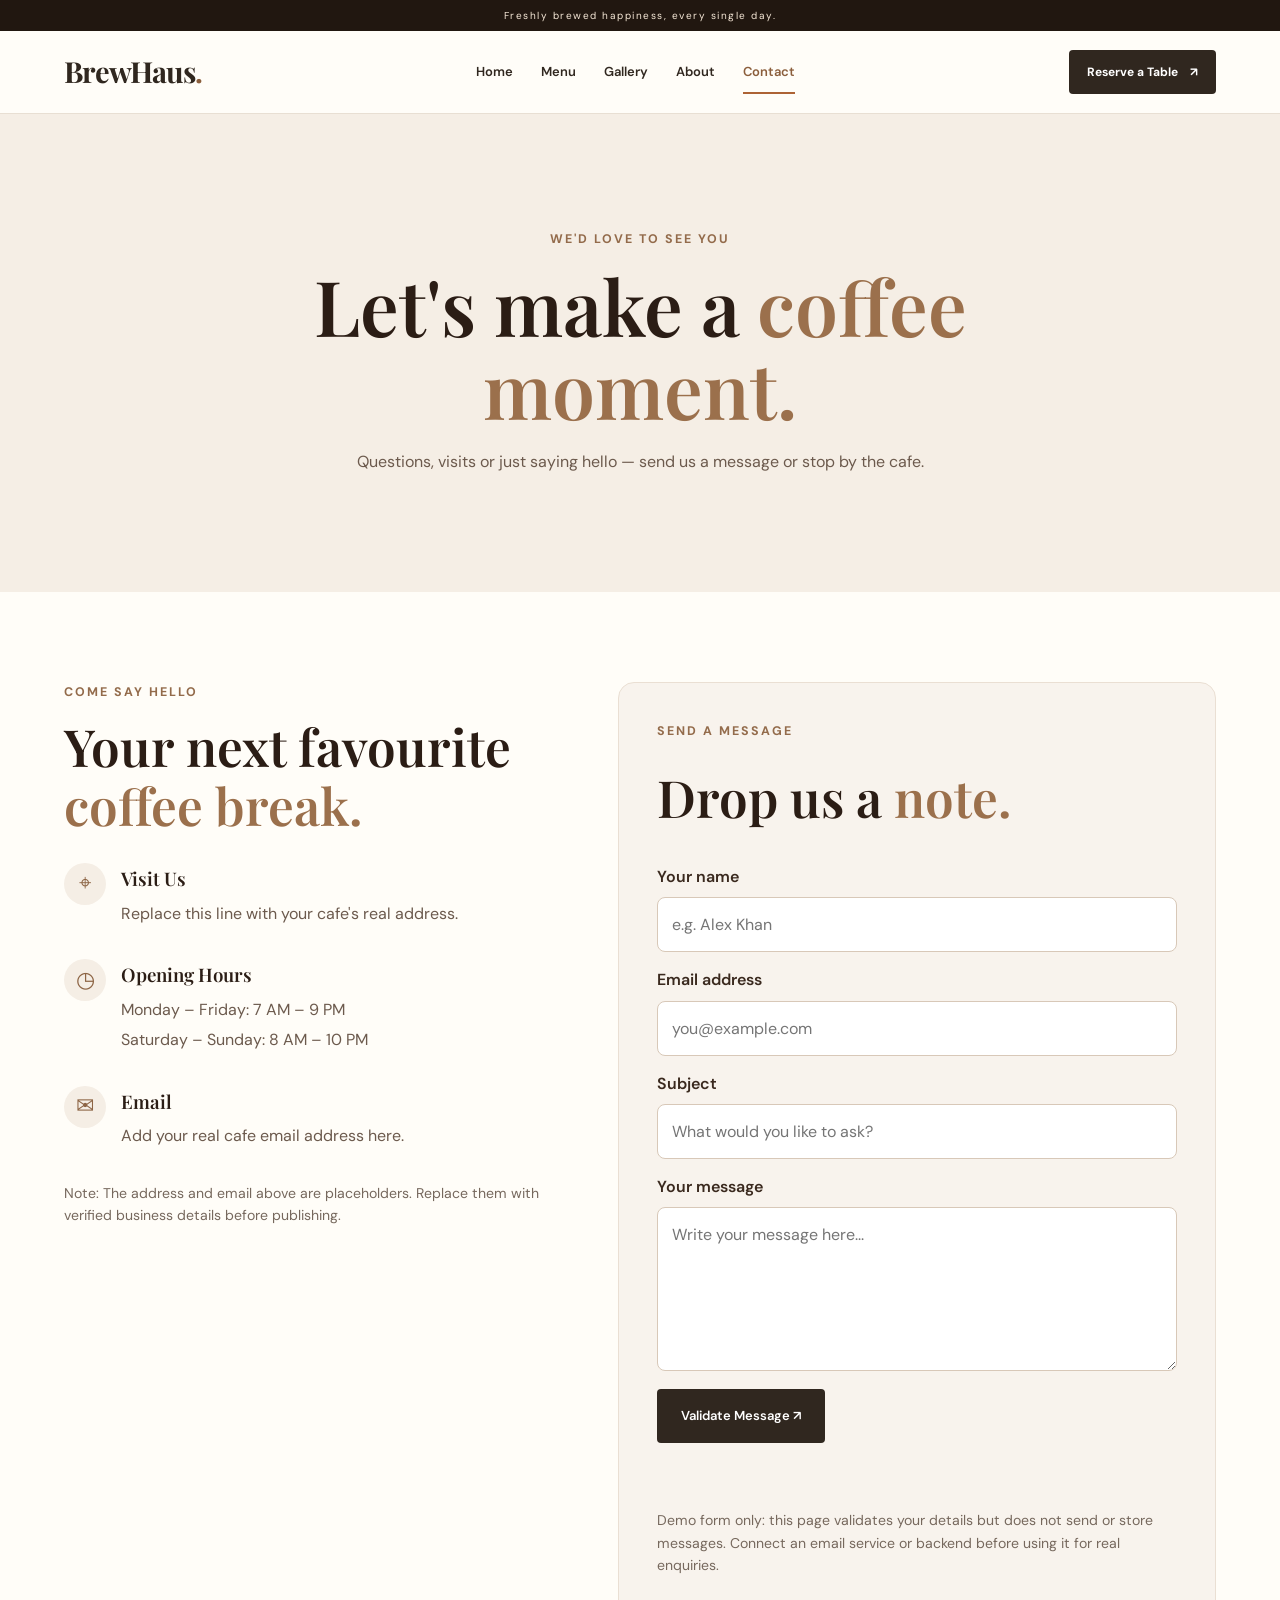
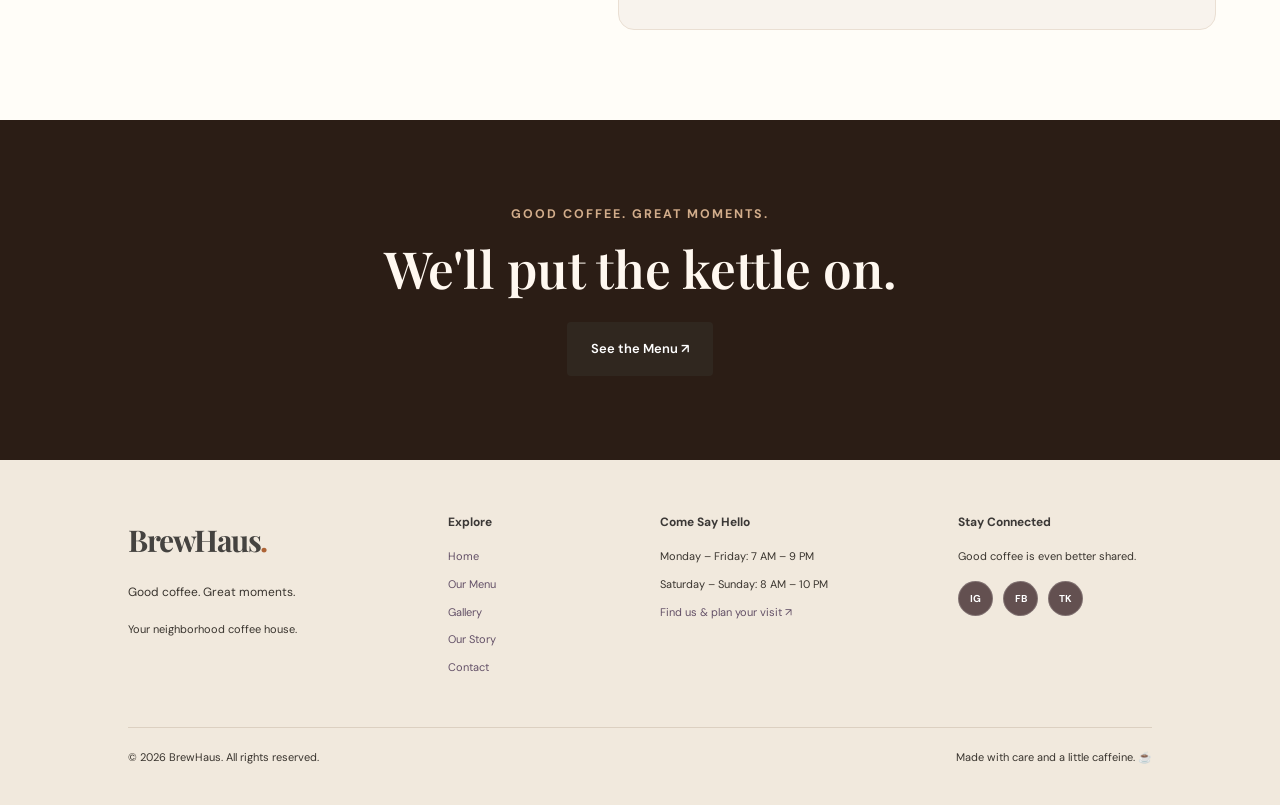
==== contact.html @ 0ee6ffa9 "Add files via upload" ====
<!DOCTYPE html>
<html lang="en">
<head>
  <meta charset="UTF-8">
  <meta name="viewport" content="width=device-width, initial-scale=1.0">
  <meta name="description" content="Contact BrewHaus Cafe, check opening hours and plan your visit.">
  <meta name="theme-color" content="#211710">
  <title>Contact & Visit | BrewHaus</title>
  <link rel="preconnect" href="https://fonts.googleapis.com">
  <link rel="preconnect" href="https://fonts.gstatic.com" crossorigin>
  <link href="https://fonts.googleapis.com/css2?family=DM+Sans:wght@400;500;600;700&family=Playfair+Display:wght@500;600;700&display=swap" rel="stylesheet">
  <link rel="stylesheet" href="css/style.css">
  <link rel="stylesheet" href="css/pages.css">
</head>
<body>
  <!-- Announcement bar -->
    <div class="announcement">
        <p>Freshly brewed happiness, every single day.</p>
    </div>

    <!-- Navigation -->
    <header class="site-header">
        <nav class="navbar container" aria-label="Main navigation">

            <a href="index.html" class="logo">
                BrewHaus<span>.</span>
            </a>

            <ul class="nav-links">
                <li><a href="index.html">Home</a></li>
                <li><a href="menu.html">Menu</a></li>
                <li><a href="gallery.html">Gallery</a></li>
                <li><a href="about.html">About</a></li>
                <li><a class="active" href="contact.html">Contact</a></li>
            </ul>

            <a href="contact.html" class="nav-cta">
                Reserve a Table <span aria-hidden="true">↗</span>
            </a>
        </nav>
    </header>

  <main>
    <section class="page-hero">
      <p class="eyebrow">WE'D LOVE TO SEE YOU</p>
      <h1>Let's make a <span>coffee moment.</span></h1>
      <p>Questions, visits or just saying hello — send us a message or stop by the cafe.</p>
    </section>
    <section class="page-section contact-layout">
      <div class="contact-details">
        <p class="eyebrow">COME SAY HELLO</p><h2>Your next favourite <span>coffee break.</span></h2>
        <div class="contact-detail"><span>⌖</span><div><h3>Visit Us</h3><p>Replace this line with your cafe's real address.</p></div></div>
        <div class="contact-detail"><span>◷</span><div><h3>Opening Hours</h3><p>Monday – Friday: 7 AM – 9 PM</p><p>Saturday – Sunday: 8 AM – 10 PM</p></div></div>
        <div class="contact-detail"><span>✉</span><div><h3>Email</h3><p>Add your real cafe email address here.</p></div></div>
        <p class="contact-note">Note: The address and email above are placeholders. Replace them with verified business details before publishing.</p>
      </div>
      <form id="contact-form" class="contact-form" novalidate>
        <p class="eyebrow">SEND A MESSAGE</p><h2>Drop us a <span>note.</span></h2>
        <label for="contact-name">Your name</label>
        <input id="contact-name" name="name" type="text" placeholder="e.g. Alex Khan" autocomplete="name" required minlength="2">
        <label for="contact-email">Email address</label>
        <input id="contact-email" name="email" type="email" placeholder="you@example.com" autocomplete="email" required>
        <label for="contact-subject">Subject</label>
        <input id="contact-subject" name="subject" type="text" placeholder="What would you like to ask?" required>
        <label for="contact-message">Your message</label>
        <textarea id="contact-message" name="message" rows="5" placeholder="Write your message here..." required minlength="10"></textarea>
        <button class="btn btn-primary" type="submit">Validate Message ↗</button>
        <p id="form-message" class="form-message" role="status" aria-live="polite"></p>
        <p class="contact-note">Demo form only: this page validates your details but does not send or store messages. Connect an email service or backend before using it for real enquiries.</p>
      </form>
    </section>
    <section class="page-cta"><p class="eyebrow">GOOD COFFEE. GREAT MOMENTS.</p><h2>We'll put the kettle on.</h2><a class="btn btn-primary" href="menu.html">See the Menu ↗</a></section>
  </main>
  <!-- Footer -->
    <footer class="site-footer">
        <div class="container footer-grid">

            <div class="footer-brand">
                <a href="index.html" class="footer-logo">BrewHaus<span>.</span></a>
                <p>Good coffee. Great moments.</p>
                <p class="footer-small">
                    Your neighborhood coffee house.
                </p>
            </div>

            <div class="footer-column">
                <h2>Explore</h2>
                <a href="index.html">Home</a>
                <a href="menu.html">Our Menu</a>
                <a href="gallery.html">Gallery</a>
                <a href="about.html">Our Story</a>
                <a href="contact.html">Contact</a>
            </div>

            <div class="footer-column">
                <h2>Come Say Hello</h2>
                <p>Monday – Friday: 7 AM – 9 PM</p>
                <p>Saturday – Sunday: 8 AM – 10 PM</p>
                <a href="contact.html">Find us & plan your visit ↗</a>
            </div>

            <div class="footer-column">
                <h2>Stay Connected</h2>
                <p>Good coffee is even better shared.</p>
                <div class="social-links">
                    <a href="https://www.instagram.com/" aria-label="Instagram">IG</a>
                    <a href="https://www.facebook.com/" aria-label="Facebook">FB</a>
                    <a href="https://www.tiktok.com/" aria-label="TikTok">TK</a>
                </div>
            </div>

        </div>

        <div class="container footer-bottom">
            <p>&copy; 2026 BrewHaus. All rights reserved.</p>
            <p>Made with care and a little caffeine. ☕</p>
        </div>
    </footer>

  <script src="js/main.js" defer></script>
</body>
</html>
---- css/style.css ----
/* ========================================
   BREWHAUS — DESIGN SYSTEM
======================================== */

:root {
    --dark: #211710;
    --dark-soft: #35251b;
    --cream: #faf6ef;
    --cream-dark: #eee3d4;
    --caramel: #ad6335;
    --caramel-light: #d49a67;
    --white: #ffffff;
    --muted: #74695e;
    --border: #e7ddd0;

    --font-heading: "Playfair Display", Georgia, serif;
    --font-body: "DM Sans", Arial, sans-serif;

    --container: 1200px;
    --page-padding: clamp(20px, 5vw, 76px);
}

/* Reset */

* {
    box-sizing: border-box;
}

html {
    scroll-behavior: smooth;
    scroll-padding-top: 90px;
}

body {
    margin: 0;
    font-family: var(--font-body);
    color: var(--dark);
    background: var(--cream);
    line-height: 1.7;
    -webkit-font-smoothing: antialiased;
}

img {
    display: block;
    width: 100%;
    max-width: 100%;
}

a {
    color: inherit;
}

button,
input,
textarea {
    font: inherit;
}

a:focus-visible,
button:focus-visible,
input:focus-visible,
textarea:focus-visible {
    outline: 3px solid var(--caramel-light);
    outline-offset: 4px;
}

::selection {
    color: var(--white);
    background: var(--caramel);
}

.container {
    width: min(
        calc(100% - var(--page-padding) * 2),
        var(--container)
    );
    margin-inline: auto;
}

.section-padding {
    padding-block: clamp(70px, 9vw, 115px);
}

.eyebrow {
    margin: 0 0 15px;
    color: var(--caramel);
    font-size: 11px;
    font-weight: 700;
    letter-spacing: 3px;
    text-transform: uppercase;
}

h1,
h2,
h3,
p {
    overflow-wrap: break-word;
}

h1,
h2,
h3 {
    font-family: var(--font-heading);
    font-weight: 600;
}

h2 {
    line-height: 1.2;
}

/* Announcement */

.announcement {
    padding: 7px 15px;
    background: var(--dark);
    color: #f7e9d8;
    text-align: center;
}

.announcement p {
    margin: 0;
    font-size: 10px;
    letter-spacing: 1.5px;
}

/* Navigation */

.site-header {
    position: relative;
    z-index: 5;
    background: var(--cream);
    border-bottom: 1px solid #2117100c;
}

.navbar {
    min-height: 82px;
    display: flex;
    align-items: center;
    justify-content: space-between;
    gap: 25px;
}

.logo,
.footer-logo {
    flex-shrink: 0;
    font-family: var(--font-heading);
    font-size: 30px;
    font-weight: 700;
    letter-spacing: -1.5px;
    text-decoration: none;
}

.logo span,
.footer-logo span {
    color: var(--caramel);
}

.nav-links {
    display: flex;
    flex-wrap: wrap;
    align-items: center;
    justify-content: center;
    gap: clamp(14px, 2.5vw, 32px);
    margin: 0;
    padding: 0;
    list-style: none;
}

.nav-links a {
    position: relative;
    display: inline-block;
    padding-block: 8px;
    font-size: 12px;
    font-weight: 600;
    text-decoration: none;
    transition: color 0.25s ease;
}

.nav-links a::after {
    position: absolute;
    right: 0;
    bottom: 0;
    left: 0;
    height: 2px;
    background: var(--caramel);
    content: "";
    transform: scaleX(0);
    transform-origin: left;
    transition: transform 0.25s ease;
}

.nav-links a:hover,
.nav-links a.active {
    color: var(--caramel);
}

.nav-links a:hover::after,
.nav-links a.active::after {
    transform: scaleX(1);
}

.nav-cta {
    display: inline-flex;
    align-items: center;
    justify-content: center;
    gap: 12px;
    padding: 12px 17px;
    border-radius: 4px;
    background: var(--caramel);
    color: var(--white);
    font-size: 11px;
    font-weight: 700;
    text-decoration: none;
    transition: background 0.25s ease, transform 0.25s ease;
}

.nav-cta:hover {
    background: var(--dark);
    transform: translateY(-2px);
}

/* Hero */

.hero {
    position: relative;
    isolation: isolate;
    display: flex;
    align-items: center;
    min-height: clamp(500px, 49vw, 650px);
    overflow: hidden;
    background-color: var(--dark);
    background-image: url("https://images.unsplash.com/photo-1442512595331-e89e73853f31?auto=format&fit=crop&w=2000&q=85");
    background-position: center 53%;
    background-size: cover;
    color: var(--white);
}

.hero-overlay {
    position: absolute;
    z-index: -1;
    inset: 0;
    background:
        linear-gradient(
            90deg,
            rgba(25, 17, 12, 0.94) 0%,
            rgba(25, 17, 12, 0.83) 34%,
            rgba(25, 17, 12, 0.30) 68%,
            rgba(25, 17, 12, 0.12) 100%
        );
}

.hero-content {
    padding-block: 80px;
    animation: hero-enter 0.8s ease both;
}

.hero-eyebrow {
    color: #e9b07b;
}

.hero h1 {
    max-width: 720px;
    margin: 20px 0;
    font-size: clamp(49px, 7vw, 88px);
    line-height: 1.08;
    letter-spacing: -2.8px;
}

.hero h1 span {
    color: #d99a61;
    font-style: italic;
}

.hero-description {
    max-width: 450px;
    margin: 0;
    color: #f0e6dc;
    font-size: clamp(14px, 1.5vw, 17px);
    line-height: 1.9;
}

.hero-actions {
    display: flex;
    flex-wrap: wrap;
    align-items: center;
    gap: 27px;
    margin-top: 32px;
}

.btn {
    display: inline-flex;
    align-items: center;
    justify-content: center;
    gap: 16px;
    padding: 14px 21px;
    border: 1px solid transparent;
    border-radius: 4px;
    font-size: 12px;
    font-weight: 700;
    text-decoration: none;
    transition:
        background 0.25s ease,
        color 0.25s ease,
        transform 0.25s ease,
        border-color 0.25s ease;
}

.btn:hover {
    transform: translateY(-3px);
}

.btn-primary {
    background: var(--caramel);
    color: var(--white);
}

.btn-primary:hover {
    background: #c17b49;
}

.btn-dark {
    margin-top: 16px;
    background: var(--dark);
    color: var(--white);
}

.btn-dark:hover {
    background: var(--caramel);
}

.story-link {
    display: inline-flex;
    align-items: center;
    gap: 12px;
    color: var(--white);
    font-size: 12px;
    font-weight: 600;
    text-decoration: none;
}

.play-icon {
    display: grid;
    width: 39px;
    height: 39px;
    place-items: center;
    border: 1px solid #ffffffa6;
    border-radius: 50%;
    font-size: 10px;
    transition: background 0.25s ease;
}

.story-link:hover .play-icon {
    background: var(--caramel);
}

.hero-note {
    display: flex;
    align-items: center;
    gap: 12px;
    margin-top: 48px;
}

.note-line {
    width: 36px;
    height: 1px;
    background: var(--caramel-light);
}

.hero-note p {
    margin: 0;
    color: #e3d2c2;
    font-size: 11px;
    letter-spacing: 0.5px;
}

.hero-stamp {
    position: absolute;
    right: 5%;
    bottom: 36px;
    display: flex;
    flex-direction: column;
    align-items: center;
    color: #f7e8d8;
    font-family: var(--font-heading);
    font-size: 11px;
    font-style: italic;
    letter-spacing: 2px;
    transform: rotate(-8deg);
}

.hero-stamp span {
    font-size: 32px;
}

/* Benefits strip */

.benefits {
    padding-block: 32px;
    border-bottom: 1px solid var(--border);
    background: #fffdf9;
}

.benefits-grid {
    display: grid;
    grid-template-columns: repeat(4, minmax(0, 1fr));
}

.benefit {
    padding: 12px 22px;
    text-align: center;
}

.benefit + .benefit {
    border-left: 1px solid var(--border);
}

.benefit-icon {
    display: inline-block;
    color: var(--caramel);
    font-size: 30px;
    transition: transform 0.25s ease;
}

.benefit:hover .benefit-icon {
    transform: translateY(-4px);
}

.benefit h2 {
    margin: 8px 0 4px;
    font-size: 17px;
}

.benefit p {
    max-width: 220px;
    margin: 0 auto;
    color: var(--muted);
    font-size: 12px;
    line-height: 1.7;
}

/* Section headings */

.section-heading {
    display: flex;
    align-items: end;
    justify-content: space-between;
    gap: 25px;
    margin-bottom: 37px;
}

.section-heading h2,
.story-content h2,
.testimonials h2 {
    margin: 0;
    font-size: clamp(36px, 4.5vw, 55px);
    letter-spacing: -1.4px;
}

.section-heading h2 span,
.story-content h2 span,
.testimonials h2 span {
    color: var(--caramel);
    font-style: italic;
}

.section-description {
    margin: 10px 0 0;
    color: var(--muted);
    font-size: 14px;
}

.text-link {
    display: inline-flex;
    align-items: center;
    flex-shrink: 0;
    gap: 9px;
    padding-bottom: 6px;
    color: var(--caramel);
    font-size: 12px;
    font-weight: 700;
    text-decoration: none;
}

.text-link:hover {
    color: var(--dark);
}

/* Product cards */

.specialties {
    background:
        radial-gradient(ellipse at top right, #eee0cd 0, transparent 48%),
        var(--cream);
}

.product-grid {
    display: grid;
    grid-template-columns: repeat(4, minmax(0, 1fr));
    gap: 22px;
}

.product-card {
    min-width: 0;
    overflow: hidden;
    border: 1px solid #2117100d;
    border-radius: 7px;
    background: #fffdf9;
    box-shadow: 0 8px 25px #35251b06;
    transition:
        transform 0.3s ease,
        box-shadow 0.3s ease;
}

.product-card:hover {
    transform: translateY(-7px);
    box-shadow: 0 20px 40px #35251b12;
}

.product-image {
    position: relative;
    display: block;
    height: 215px;
    overflow: hidden;
    background: var(--cream-dark);
}

.product-image img {
    height: 100%;
    object-fit: cover;
    transition: transform 0.6s ease;
}

.product-card:hover .product-image img {
    transform: scale(1.07);
}

.product-tag {
    position: absolute;
    top: 13px;
    left: 13px;
    padding: 6px 9px;
    border-radius: 2px;
    background: #faf6efed;
    color: var(--dark);
    font-size: 9px;
    font-weight: 700;
    letter-spacing: 1px;
}

.product-info {
    padding: 18px 17px 20px;
}

.product-title {
    display: flex;
    flex-wrap: wrap;
    align-items: baseline;
    justify-content: space-between;
    gap: 6px;
}

.product-title h3 {
    margin: 0;
    font-size: 17px;
}

.product-title > span {
    color: var(--caramel);
    font-size: 13px;
    font-weight: 700;
}

.product-info > p {
    min-height: 48px;
    margin: 9px 0 15px;
    color: var(--muted);
    font-size: 12px;
    line-height: 1.8;
}

.product-link {
    display: inline-block;
    color: var(--caramel);
    font-size: 11px;
    font-weight: 700;
    text-decoration: none;
}

.product-link:hover {
    text-decoration: underline;
}

/* Our story */

.our-story {
    background: #fffdf9;
}

.story-grid {
    display: grid;
    grid-template-columns: 1.08fr 0.92fr;
    align-items: center;
    gap: clamp(40px, 8vw, 100px);
}

.story-image {
    position: relative;
    min-width: 0;
}

.story-image > img {
    height: 440px;
    border-radius: 5px;
    object-fit: cover;
}

.story-badge {
    position: absolute;
    right: -24px;
    bottom: 25px;
    display: flex;
    flex-direction: column;
    align-items: center;
    gap: 3px;
    min-width: 120px;
    padding: 17px;
    border: 1px solid #d9c2a5;
    background: var(--cream);
    color: var(--dark);
    text-align: center;
    transform: rotate(3deg);
}

.story-badge span {
    font-size: 10px;
    color: var(--muted);
}

.story-badge strong {
    font-family: var(--font-heading);
    font-size: 19px;
}

.story-content > p:not(.eyebrow) {
    color: var(--muted);
    font-size: 14px;
    line-height: 2;
}

.story-content h2 {
    margin-bottom: 22px;
}

/* Testimonials */

.testimonials {
    position: relative;
    overflow: hidden;
    background:
        linear-gradient(#241810ee, #241810f2),
        url("https://images.unsplash.com/photo-1442512595331-e89e73853f31?auto=format&fit=crop&w=1800&q=75")
        center / cover;
    color: var(--white);
    text-align: center;
}

.testimonials .eyebrow {
    color: #dca16c;
}

.testimonials h2 {
    margin-bottom: 44px;
}

.testimonials h2 span {
    color: #dca16c;
}

.testimonial-grid {
    display: grid;
    grid-template-columns: repeat(3, minmax(0, 1fr));
    gap: 22px;
    text-align: left;
}

.testimonial-card {
    padding: 28px;
    border: 1px solid #ffffff25;
    border-radius: 5px;
    background: #ffffff08;
}

.featured-review {
    border-color: #c68b58;
    background: #ffffff12;
}

.stars {
    color: #e9b16e;
    font-size: 14px;
    letter-spacing: 3px;
}

.testimonial-card blockquote {
    margin: 20px 0 26px;
    color: #f3e7dc;
    font-family: var(--font-heading);
    font-size: 17px;
    line-height: 1.8;
}

.customer-name {
    margin: 0;
    font-size: 12px;
    font-weight: 700;
}

.customer-detail {
    margin: 4px 0 0;
    color: #c7b8a9;
    font-size: 11px;
}

.review-note {
    margin: 24px 0 0;
    color: #c7b8a9;
    font-size: 10px;
}

/* Visit call to action */

.visit-cta {
    padding: 75px 20px;
    background:
        radial-gradient(ellipse at 50% 0, #d6b18a45, transparent 60%),
        var(--cream-dark);
    text-align: center;
}

.visit-content h2 {
    margin: 0;
    font-size: clamp(38px, 5vw, 62px);
    line-height: 1.15;
    letter-spacing: -1.5px;
}

.visit-content > p:not(.eyebrow) {
    margin: 16px 0 27px;
    color: var(--muted);
    font-size: 14px;
}

/* Footer */

.site-footer {
    padding-top: 65px;
    background: var(--dark);
    color: #f5ece2;
}

.footer-grid {
    display: grid;
    grid-template-columns: 1.3fr 0.8fr 1.2fr 0.9fr;
    gap: 40px;
    padding-bottom: 50px;
}

.footer-logo {
    font-size: 30px;
}

.footer-brand > p {
    margin: 10px 0;
    color: #c9b9a8;
    font-size: 13px;
}

.footer-brand .footer-small {
    font-size: 11px;
}

.footer-column {
    display: flex;
    flex-direction: column;
    align-items: flex-start;
    gap: 9px;
}

.footer-column h2 {
    margin: 0 0 9px;
    font-family: var(--font-body);
    font-size: 12px;
    font-weight: 700;
}

.footer-column a,
.footer-column p {
    margin: 0;
    color: #39342e;
    font-size: 11px;
    text-decoration: none;
}

.footer-column a:hover {
    color: #8d8d8d;
}

.social-links {
    display: flex;
    gap: 10px;
    margin-top: 6px;
}

.social-links a {
    display: grid;
    width: 35px;
    height: 35px;
    place-items: center;
    border: 1px solid #ffffff30;
    border-radius: 50%;
    color: var(--white) !important;
    background-color: #635050;
    font-size: 10px;
    font-weight: 700;
    transition: background 0.2s ease;
}

.social-links a:hover {
    background: var(--caramel);
    color: #ffff;
}

.footer-bottom {
    display: flex;
    flex-wrap: wrap;
    justify-content: space-between;
    gap: 12px;
    padding-block: 19px;
    border-top: 1px solid #ffffff20;
}

.footer-bottom p {
    margin: 0;
    color: #bbaa99;
    font-size: 10px;
}

/* Animation */

@keyframes hero-enter {
    from {
        opacity: 0;
        transform: translateY(18px);
    }

    to {
        opacity: 1;
        transform: translateY(0);
    }
}

/* Tablet */

@media (max-width: 1000px) {
    .navbar {
        flex-wrap: wrap;
        justify-content: space-between;
        padding-block: 18px;
    }

    .nav-links {
        order: 3;
        width: 100%;
    }

    .product-grid {
        grid-template-columns: repeat(2, minmax(0, 1fr));
    }

    .product-image {
        height: 250px;
    }

    .story-grid {
        gap: 45px;
    }

    .footer-grid {
        grid-template-columns: repeat(2, minmax(0, 1fr));
    }
}

/* Mobile */

@media (max-width: 650px) {
    :root {
        --page-padding: 20px;
    }

    .announcement p {
        font-size: 9px;
    }

    .navbar {
        gap: 15px;
    }

    .logo {
        font-size: 27px;
    }

    .nav-cta {
        padding: 10px 12px;
        font-size: 10px;
    }

    .nav-links {
        gap: 10px 20px;
    }

    .nav-links a {
        font-size: 12px;
    }

    .hero {
        min-height: 580px;
        background-position: 58% center;
    }

    .hero-overlay {
        background: linear-gradient(
            90deg,
            rgba(25, 17, 12, 0.91),
            rgba(25, 17, 12, 0.62)
        );
    }

    .hero-content {
        padding-block: 65px;
    }

    .hero h1 {
        font-size: clamp(46px, 11vw, 65px);
        letter-spacing: -2px;
    }

    .hero-description {
        max-width: 390px;
        font-size: 14px;
    }

    .hero-actions {
        align-items: flex-start;
        flex-direction: column;
        gap: 20px;
    }

    .hero-note {
        margin-top: 35px;
    }

    .hero-stamp {
        right: 20px;
        bottom: 15px;
        font-size: 9px;
    }

    .benefits-grid {
        grid-template-columns: repeat(2, minmax(0, 1fr));
        row-gap: 20px;
    }

    .benefit {
        padding: 12px 8px;
    }

    .benefit:nth-child(3) {
        border-left: none;
    }

    .benefit h2 {
        font-size: 15px;
    }

    .benefit p {
        font-size: 11px;
    }

    .section-heading {
        align-items: flex-start;
        flex-direction: column;
        gap: 15px;
    }

    .section-heading h2,
    .story-content h2,
    .testimonials h2 {
        font-size: 39px;
    }

    .product-grid {
        gap: 13px;
    }

    .product-image {
        height: 165px;
    }

    .product-info {
        padding: 14px 12px 16px;
    }

    .product-title h3 {
        font-size: 15px;
    }

    .product-title > span {
        font-size: 12px;
    }

    .product-info > p {
        min-height: 66px;
        font-size: 11px;
    }

    .product-tag {
        top: 8px;
        left: 8px;
        padding: 5px 6px;
        font-size: 8px;
    }

    .story-grid {
        grid-template-columns: 1fr;
        gap: 38px;
    }

    .story-image > img {
        height: 330px;
    }

    .story-badge {
        right: -5px;
    }

    .testimonial-grid {
        grid-template-columns: 1fr;
    }

    .testimonial-card {
        padding: 23px;
    }

    .visit-cta {
        padding-block: 65px;
    }

    .visit-content h2 {
        font-size: 40px;
    }

    .footer-grid {
        grid-template-columns: 1fr 1fr;
        gap: 32px 20px;
    }

    .footer-bottom {
        flex-direction: column;
    }
}

/* Small phones */

@media (max-width: 380px) {
    .nav-links {
        gap: 8px 13px;
    }

    .nav-links a {
        font-size: 11px;
    }

    .nav-cta {
        font-size: 9px;
    }

    .product-grid {
        grid-template-columns: 1fr;
    }

    .product-image {
        height: 230px;
    }

    .product-info > p {
        min-height: 0;
    }

    .hero h1 {
        font-size: 44px;
    }

    .footer-grid {
        grid-template-columns: 1fr;
    }
}

/* Respect reduced-motion preferences */

@media (prefers-reduced-motion: reduce) {
    html {
        scroll-behavior: auto;
    }

    *,
    *::before,
    *::after {
        animation-duration: 0.01ms !important;
        animation-iteration-count: 1 !important;
        transition-duration: 0.01ms !important;
    }
}



/* ==========================================
   BREWHAUS - SHARED PREMIUM DESIGN
   Menu Page
========================================== */

:root {
  --brew-cream: #f7f3eb;
  --brew-paper: #fffdf8;
  --brew-dark: #30271f;
  --brew-brown: #8b5e3c;
  --brew-muted: #786d62;
  --brew-border: #e8dfd3;
}

body {
  font-family: "DM Sans", sans-serif;
  color: var(--brew-dark);
  background: var(--brew-paper);
}

/* Announcement bar */
.announcement-bar {
  padding: 10px 16px;
  background: var(--brew-dark);
  color: #f8f1e7;
  text-align: center;
  font-size: 12px;
  letter-spacing: 0.3px;
}

.announcement-bar a {
  margin-left: 8px;
  color: #e4bd91;
  text-decoration: underline;
  text-underline-offset: 3px;
}

/* Shared navigation */
.site-header {
  position: relative;
  z-index: 10;
  background: var(--brew-paper);
  border-bottom: 1px solid var(--brew-border);
}

.navbar {
  width: min(1200px, 90%);
  min-height: 82px;
  margin: 0 auto;
  display: flex;
  align-items: center;
  justify-content: space-between;
  gap: 24px;
}

.logo {
  color: var(--brew-dark);
  font-family: "Playfair Display", serif;
  font-size: 29px;
  font-weight: 700;
  text-decoration: none;
  letter-spacing: -1px;
}

.logo span {
  color: var(--brew-brown);
}

.nav-links {
  display: flex;
  align-items: center;
  gap: 27px;
}

.nav-links a {
  color: var(--brew-dark);
  text-decoration: none;
  font-size: 13px;
  transition: color 0.2s;
}

.nav-links a:hover,
.nav-links a.active {
  color: var(--brew-brown);
}

.nav-cta {
  display: inline-flex;
  gap: 12px;
  align-items: center;
  padding: 12px 18px;
  background: var(--brew-dark);
  color: white;
  text-decoration: none;
  font-size: 12px;
  transition: background 0.2s;
}

.nav-cta:hover {
  background: var(--brew-brown);
}

/* Shared buttons */
.btn {
  display: inline-flex;
  justify-content: center;
  align-items: center;
  gap: 10px;
  padding: 15px 23px;
  font-family: inherit;
  font-size: 13px;
  font-weight: 600;
  text-decoration: none;
  transition: transform 0.2s, background 0.2s;
}

.btn:hover {
  transform: translateY(-2px);
}

.btn-primary {
  background: var(--brew-dark);
  color: white;
}

.btn-primary:hover {
  background: var(--brew-brown);
}

.btn-light {
  background: var(--brew-paper);
  color: var(--brew-dark);
}

/* Menu hero */
.menu-hero {
  display: grid;
  grid-template-columns: 1fr 0.9fr;
  align-items: center;
  gap: 65px;
  width: min(1200px, 90%);
  margin: 0 auto;
  padding: 75px 0 90px;
}

.menu-hero-content h1 {
  margin: 20px 0;
  font-family: "Playfair Display", serif;
  font-size: clamp(42px, 5.5vw, 70px);
  font-weight: 500;
  line-height: 1.1;
  letter-spacing: -1.5px;
}

.menu-hero-content h1 span,
.section-heading h2 span,
.menu-cta h2 span {
  color: var(--brew-brown);
  font-style: italic;
}

.eyebrow {
  margin: 0 0 14px;
  color: var(--brew-brown);
  font-size: 11px;
  font-weight: 700;
  letter-spacing: 2px;
}

.menu-hero-description {
  max-width: 450px;
  margin: 0 0 28px;
  color: var(--brew-muted);
  font-size: 14px;
  line-height: 1.9;
}

.menu-hero-image {
  position: relative;
  min-width: 0;
}

.menu-hero-image > img {
  display: block;
  width: 100%;
  height: 440px;
  object-fit: cover;
}

.image-note {
  position: absolute;
  right: -18px;
  bottom: 22px;
  display: flex;
  align-items: center;
  gap: 13px;
  padding: 17px 20px;
  background: var(--brew-paper);
  box-shadow: 0 10px 35px #30271f16;
}

.image-note > span {
  font-size: 27px;
}

.image-note strong {
  font-family: "Playfair Display", serif;
  font-size: 15px;
}

.image-note p {
  margin: 5px 0 0;
  color: var(--brew-muted);
  font-size: 11px;
}

/* Menu section */
.menu-section {
  padding: 85px max(5%, calc((100% - 1200px) / 2)) 100px;
  background: var(--brew-cream);
}

.section-heading {
  display: flex;
  align-items: end;
  justify-content: space-between;
  gap: 30px;
  margin-bottom: 32px;
}

.section-heading h2 {
  margin: 0;
  font-family: "Playfair Display", serif;
  font-size: clamp(34px, 4vw, 48px);
  font-weight: 500;
  letter-spacing: -0.7px;
}

.section-description {
  max-width: 360px;
  margin: 0;
  color: var(--brew-muted);
  font-size: 13px;
  line-height: 1.9;
}

/* Category buttons */
.menu-filters {
  display: flex;
  flex-wrap: wrap;
  gap: 10px;
  margin-bottom: 32px;
}

.filter-btn {
  padding: 11px 20px;
  border: 1px solid #dcd1c3;
  border-radius: 0;
  background: transparent;
  color: var(--brew-dark);
  font-family: inherit;
  font-size: 12px;
  cursor: pointer;
  transition: 0.2s;
}

.filter-btn:hover,
.filter-btn.active {
  background: var(--brew-dark);
  border-color: var(--brew-dark);
  color: white;
}

/* Product cards */
.menu-grid {
  display: grid;
  grid-template-columns: repeat(3, minmax(0, 1fr));
  gap: 25px;
}

.menu-card {
  min-width: 0;
  overflow: hidden;
  background: var(--brew-paper);
  border: 1px solid #e8dfd3;
  transition: transform 0.25s, box-shadow 0.25s;
}

.menu-card:hover {
  transform: translateY(-5px);
  box-shadow: 0 14px 35px #30271f12;
}

.menu-card-image {
  position: relative;
  overflow: hidden;
  background: #e9dfd2;
}

.menu-card-image img {
  display: block;
  width: 100%;
  height: 250px;
  object-fit: cover;
  transition: transform 0.4s;
}

.menu-card:hover .menu-card-image img {
  transform: scale(1.04);
}

.product-tag {
  position: absolute;
  top: 15px;
  left: 15px;
  padding: 7px 10px;
  background: var(--brew-paper);
  color: var(--brew-dark);
  font-size: 9px;
  font-weight: 700;
  letter-spacing: 1px;
}

.menu-card-info {
  padding: 21px;
}

.product-title-row {
  display: flex;
  justify-content: space-between;
  align-items: start;
  gap: 10px;
}

.product-title-row h3 {
  margin: 0;
  font-family: "Playfair Display", serif;
  font-size: 19px;
  font-weight: 600;
}

.menu-price {
  flex-shrink: 0;
  color: var(--brew-brown);
  font-size: 13px;
  font-weight: 700;
}

.menu-card-info > p {
  margin: 11px 0 0;
  color: var(--brew-muted);
  font-size: 12px;
  line-height: 1.8;
}

/* Call-to-action section */
.menu-cta {
  padding: 85px 20px;
  background: var(--brew-dark);
  color: var(--brew-paper);
  text-align: center;
}

.menu-cta .eyebrow {
  color: #d6ad84;
}

.menu-cta h2 {
  max-width: 700px;
  margin: 15px auto;
  font-family: "Playfair Display", serif;
  font-size: clamp(34px, 5vw, 52px);
  font-weight: 500;
  line-height: 1.2;
}

.menu-cta h2 span {
  color: #d6ad84;
}

.menu-cta > p:not(.eyebrow) {
  margin: 20px 0 28px;
  color: #d0c4b7;
  font-size: 13px;
  line-height: 1.8;
}

/* Shared footer */
.site-footer {
  padding: 55px max(5%, calc((100% - 1200px) / 2)) 20px;
  background: #f1e9dd;
  color: var(--brew-dark);
}

.footer-main {
  display: grid;
  grid-template-columns: 2fr 1fr 1fr;
  gap: 50px;
  padding-bottom: 40px;
}

.footer-brand > p {
  margin-top: 15px;
  color: var(--brew-muted);
  font-size: 12px;
  line-height: 1.9;
}

.footer-links {
  display: flex;
  flex-direction: column;
  align-items: start;
  gap: 12px;
}

.footer-links h3 {
  margin: 5px 0 8px;
  font-family: "Playfair Display", serif;
  font-size: 16px;
}

.footer-links a {
  color: var(--brew-muted);
  font-size: 12px;
  text-decoration: none;
}

.footer-links a:hover {
  color: var(--brew-brown);
}

.footer-bottom {
  display: flex;
  justify-content: space-between;
  flex-wrap: wrap;
  gap: 10px;
  padding-top: 20px;
  border-top: 1px solid #dcd0c1;
}

.footer-bottom p {
  margin: 0;
  color: var(--brew-muted);
  font-size: 11px;
}

/* Responsive layout */
@media (max-width: 900px) {
  .navbar {
    width: 92%;
    gap: 15px;
  }

  .nav-links {
    gap: 14px;
  }

  .nav-links a {
    font-size: 12px;
  }

  .menu-hero {
    gap: 35px;
  }

  .menu-hero-image > img {
    height: 370px;
  }

  .menu-grid {
    grid-template-columns: repeat(2, minmax(0, 1fr));
  }

  .section-heading {
    align-items: start;
    flex-direction: column;
  }
}

@media (max-width: 650px) {
  .announcement-bar {
    font-size: 10px;
    line-height: 1.8;
  }

  .navbar {
    padding: 18px 0;
    flex-wrap: wrap;
  }

  .logo {
    font-size: 25px;
  }

  .nav-links {
    order: 3;
    width: 100%;
    justify-content: center;
    flex-wrap: wrap;
    gap: 13px 18px;
  }

  .nav-cta {
    padding: 10px 12px;
    font-size: 11px;
  }

  .menu-hero {
    grid-template-columns: 1fr;
    width: 90%;
    padding: 55px 0 65px;
    gap: 35px;
  }

  .menu-hero-content h1 {
    font-size: clamp(42px, 11vw, 58px);
  }

  .menu-hero-image > img {
    height: 330px;
  }

  .image-note {
    right: 10px;
    bottom: 12px;
  }

  .menu-section {
    padding: 60px 5%;
  }

  .menu-grid {
    grid-template-columns: 1fr;
    gap: 22px;
  }

  .menu-card-image img {
    height: 260px;
  }

  .menu-filters {
    gap: 8px;
  }

  .filter-btn {
    padding: 10px 14px;
    font-size: 11px;
  }

  .menu-cta {
    padding: 65px 20px;
  }

  .footer-main {
    grid-template-columns: 1fr 1fr;
    gap: 30px 20px;
  }

  .footer-brand {
    grid-column: 1 / -1;
  }

  .footer-bottom {
    flex-direction: column;
  }
}

@media (max-width: 380px) {
  .nav-links {
    gap: 12px;
  }

  .nav-links a {
    font-size: 11px;
  }

  .product-title-row {
    flex-wrap: wrap;
  }

  .menu-card-info {
    padding: 17px;
  }
}

@media (prefers-reduced-motion: reduce) {
  .menu-card,
  .menu-card-image img,
  .btn,
  .nav-cta {
    transition: none;
  }

  .menu-card:hover,
  .btn:hover {
    transform: none;
  }
}
---- css/pages.css ----
/* BrewHaus extra pages. This file supplements, and does not replace, css/style.css. */
.page-hero {
  padding: clamp(64px, 9vw, 120px) 6vw;
  text-align: center;
  background: #f5eee5;
  color: #2b1d15;
}
.page-hero .eyebrow, .page-section .eyebrow, .values-section .eyebrow {
  color: #936b4b;
  font-size: .78rem;
  font-weight: 700;
  letter-spacing: .16em;
}
.page-hero h1 {
  max-width: 900px;
  margin: 14px auto;
  font: 600 clamp(2.5rem, 6vw, 5rem)/1.08 "Playfair Display", Georgia, serif;
}
.page-hero h1 span, .story-copy h2 span, .values-section h2 span,
.contact-details h2 span, .contact-form h2 span { color: #9b704c; }
.page-hero > p:last-child {
  max-width: 650px;
  margin: 18px auto 0;
  line-height: 1.8;
  color: #6c5a4d;
}
.page-section { max-width: 1200px; margin: auto; padding: clamp(48px, 7vw, 90px) 24px; }
.gallery-grid { display: grid; grid-template-columns: repeat(3, minmax(0, 1fr)); gap: 22px; }
.gallery-item { margin: 0; overflow: hidden; border-radius: 14px; background: #f5eee5; }
.gallery-item img { display: block; width: 100%; height: 290px; object-fit: cover; transition: transform .35s ease; }
.gallery-item:hover img { transform: scale(1.04); }
.gallery-item figcaption { padding: 15px 18px; color: #3a291e; font-weight: 600; }
.page-cta { padding: clamp(48px, 7vw, 84px) 24px; text-align: center; background: #2b1d15; color: #fff8f0; }
.page-cta .eyebrow { color: #d2ad8b; font-size: .78rem; font-weight: 700; letter-spacing: .16em; }
.page-cta h2 { margin: 12px auto 24px; font: 600 clamp(2rem, 4vw, 3.5rem)/1.15 "Playfair Display", Georgia, serif; }
.story-layout { display: grid; grid-template-columns: 1fr 1fr; gap: clamp(28px, 5vw, 70px); align-items: center; }
.story-photo img { display: block; width: 100%; min-height: 360px; max-height: 580px; object-fit: cover; border-radius: 14px; }
.story-copy h2, .contact-details h2, .contact-form h2, .values-section h2 { font: 600 clamp(2rem, 4vw, 3.2rem)/1.15 "Playfair Display", Georgia, serif; margin: 12px 0 22px; color: #2b1d15; }
.story-copy p:not(.eyebrow) { color: #6c5a4d; line-height: 1.85; margin-bottom: 16px; }
.values-section { padding: clamp(48px, 7vw, 90px) 24px; background: #f8f3ed; }
.values-section > .section-heading, .values-grid { max-width: 1150px; margin-left: auto; margin-right: auto; }
.values-grid { display: grid; grid-template-columns: repeat(3, minmax(0, 1fr)); gap: 20px; margin-top: 30px; }
.value-card { padding: 28px; background: #fff; border: 1px solid #eadfd3; border-radius: 14px; }
.value-card > span { font-size: 2rem; }
.value-card h3 { font: 600 1.35rem "Playfair Display", Georgia, serif; color: #2b1d15; }
.value-card p { line-height: 1.7; color: #6c5a4d; }
.contact-layout { display: grid; grid-template-columns: .9fr 1.1fr; gap: clamp(28px, 5vw, 70px); align-items: start; }
.contact-detail { display: flex; gap: 15px; margin: 28px 0; }
.contact-detail > span { flex: 0 0 42px; width: 42px; height: 42px; display: grid; place-items: center; border-radius: 50%; background: #f5eee5; color: #8d6545; font-size: 1.35rem; }
.contact-detail h3 { margin: 0 0 6px; color: #2b1d15; }
.contact-detail p { margin: 4px 0; color: #6c5a4d; line-height: 1.65; }
.contact-form { display: flex; flex-direction: column; padding: clamp(22px, 4vw, 38px); background: #f8f3ed; border: 1px solid #eadfd3; border-radius: 16px; }
.contact-form label { margin: 14px 0 7px; color: #3a291e; font-weight: 600; }
.contact-form input, .contact-form textarea { width: 100%; padding: 13px 14px; border: 1px solid #d8c8b8; border-radius: 8px; background: #fff; color: #2b1d15; font: inherit; }
.contact-form input:focus, .contact-form textarea:focus { outline: 2px solid #9b704c; outline-offset: 2px; }
.contact-form textarea { resize: vertical; }
.contact-form .btn { margin-top: 18px; align-self: flex-start; cursor: pointer; }
.form-message { min-height: 1.5em; margin-top: 12px; color: #386447; line-height: 1.5; }
.contact-note { color: #76685d; font-size: .88rem; line-height: 1.6; }
.brewhaus-lightbox .lightbox-image { border-radius: 8px; }
@media (max-width: 800px) {
  .gallery-grid { grid-template-columns: repeat(2, minmax(0, 1fr)); }
  .story-layout, .contact-layout { grid-template-columns: 1fr; }
  .values-grid { grid-template-columns: 1fr; }
  .gallery-item img { height: 240px; }
}
@media (max-width: 520px) {
  .gallery-grid { grid-template-columns: 1fr; }
  .gallery-item img { height: 260px; }
  .page-section { padding-left: 18px; padding-right: 18px; }
}


/* Shared header/footer consistency overrides for every page */
.site-header .navbar { min-height: 82px; display: flex; align-items: center; justify-content: space-between; gap: 28px; }
.site-header .nav-links { display: flex; align-items: center; gap: 28px; margin: 0; padding: 0; list-style: none; }
.site-header .nav-links li { margin: 0; padding: 0; }
.site-header .nav-links a { display: inline-flex; align-items: center; min-height: 44px; }
.site-header .logo { flex-shrink: 0; }
.site-header .nav-cta { flex-shrink: 0; }
.site-footer {color: #786d62 !important;}
.site-footer .footer-brand > p,
.site-footer .footer-column p,
.site-footer .footer-small,
.site-footer .footer-bottom p {color: #39342e !important;opacity: 1 !important;}
.site-footer .footer-column a {color: #635067;opacity: 1 !important;}
.site-footer .footer-column h2 {color: #3b3836;}
.site-footer .footer-brand .footer-logo {color: #454340;}
.site-footer a:hover { color: #d6a879 !important; }
@media (max-width: 900px) {
  .site-header .navbar {flex-wrap: wrap;gap: 12px 52px;padding-top: 14px;padding-bottom: 14px;}
  .site-header .nav-links { flex-wrap: wrap; gap: 8px 18px; }
}
@media (max-width: 600px) {
  .site-header .navbar { align-items: center; }
  .site-header .nav-links { width: 100%; justify-content: center; gap: 4px 14px; }
  .site-header .nav-links a { min-height: 36px; }
  .site-header .nav-cta { margin-left: auto; }
}
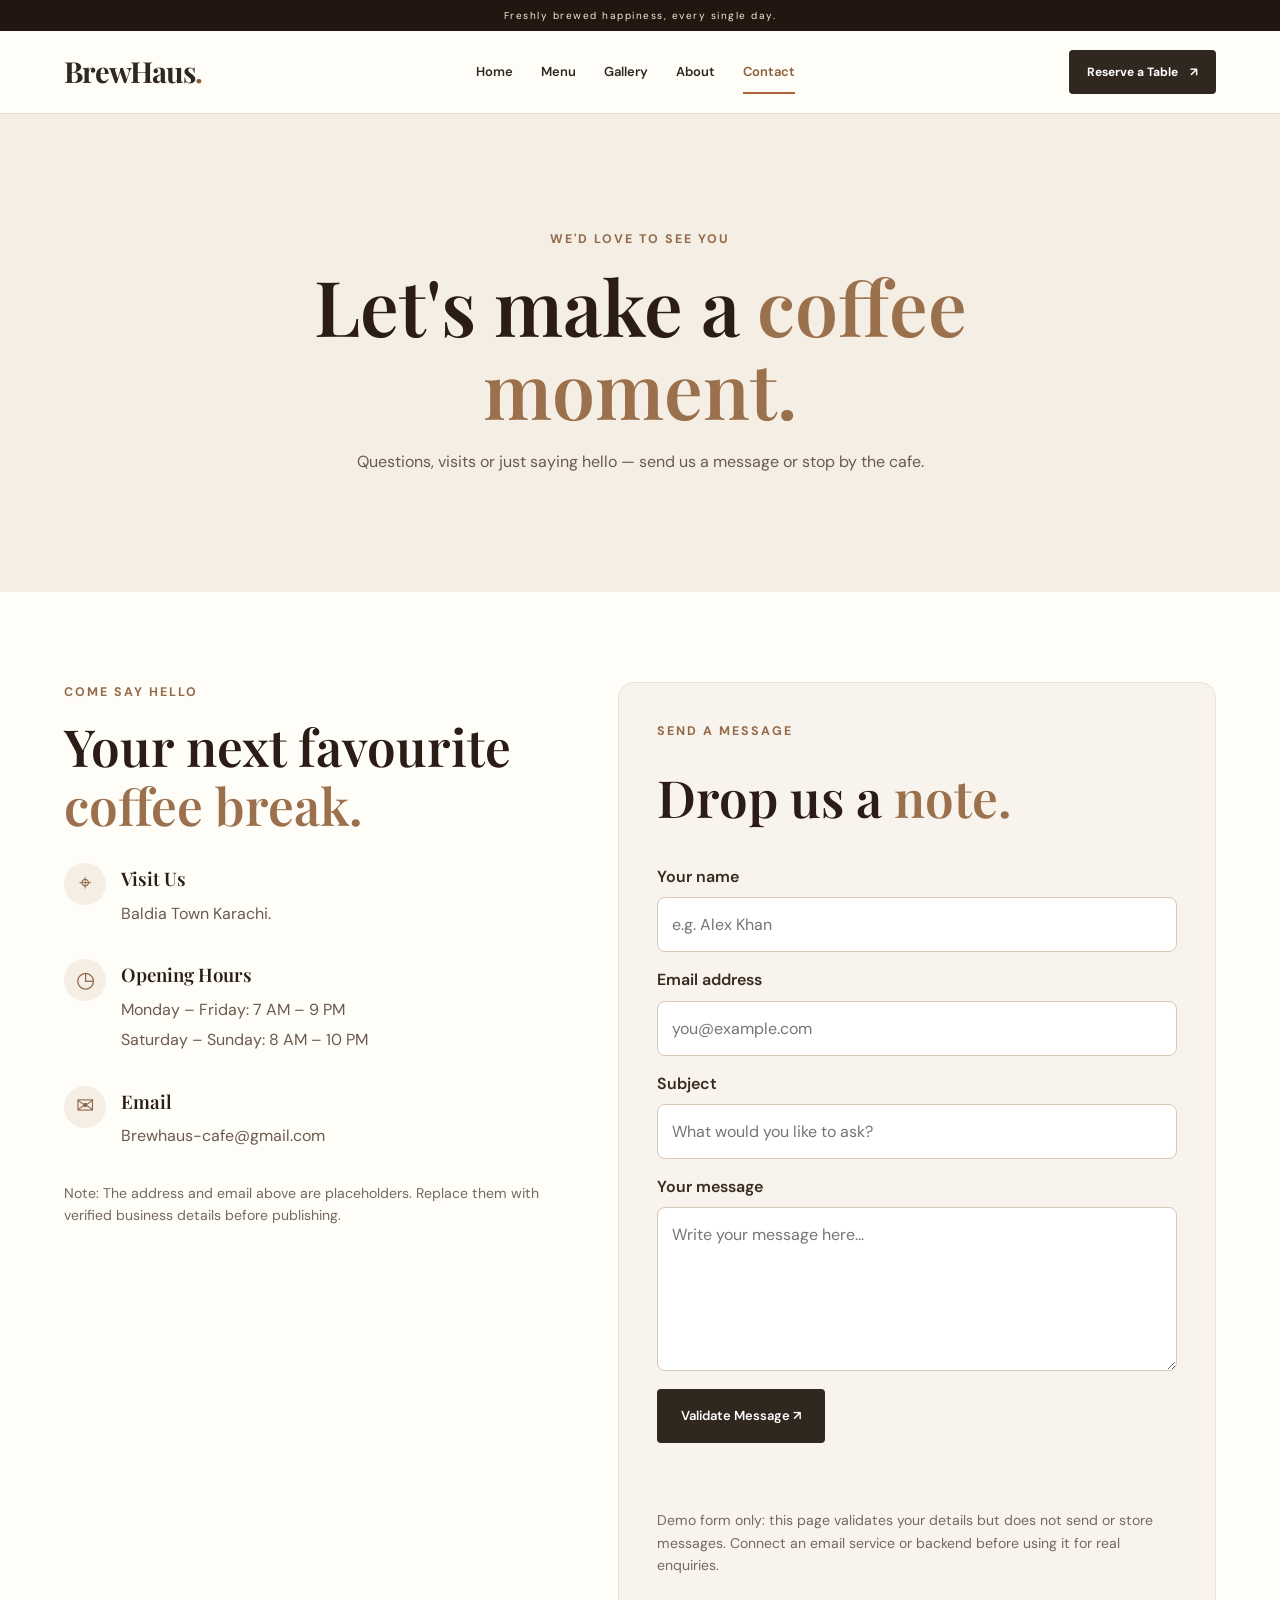
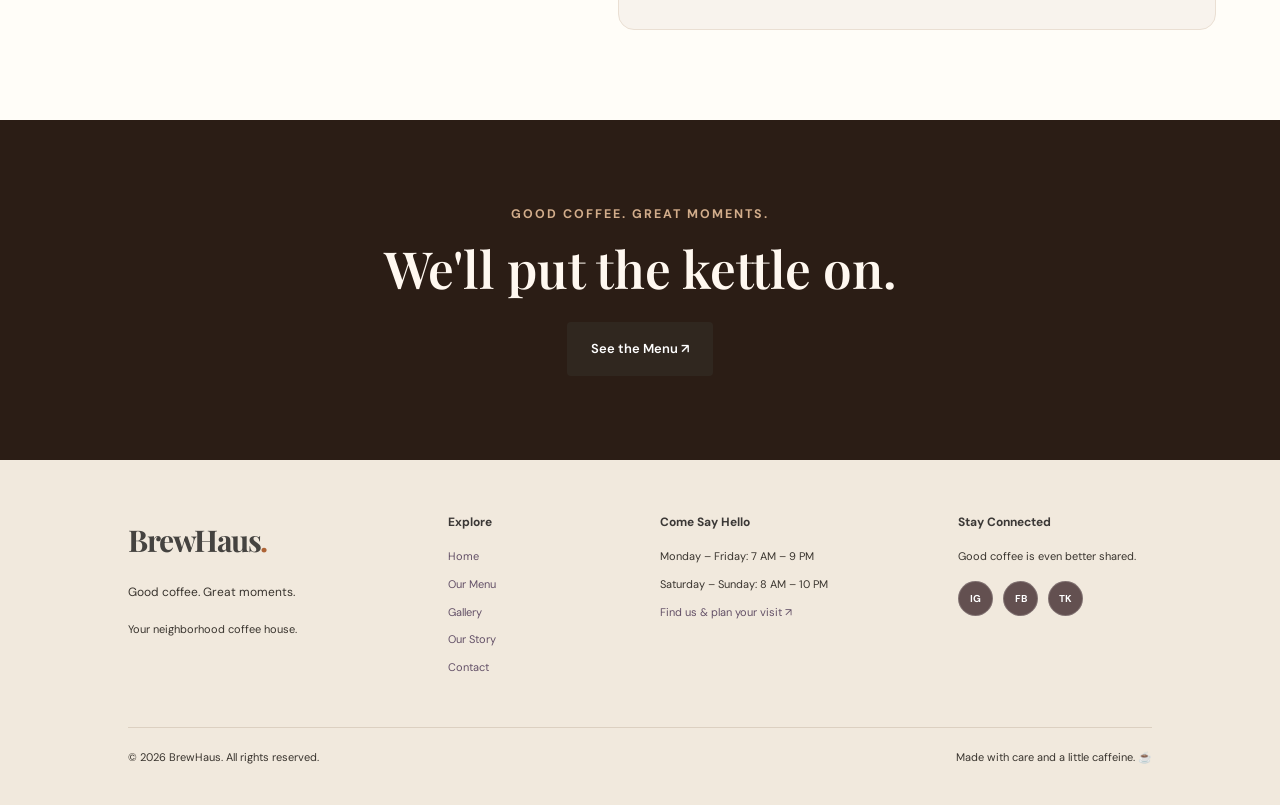
==== commit 5526adb0: "Update contact.html" ====
--- a/contact.html
+++ b/contact.html
@@ -49,9 +49,9 @@
     <section class="page-section contact-layout">
       <div class="contact-details">
         <p class="eyebrow">COME SAY HELLO</p><h2>Your next favourite <span>coffee break.</span></h2>
-        <div class="contact-detail"><span>⌖</span><div><h3>Visit Us</h3><p>Replace this line with your cafe's real address.</p></div></div>
+        <div class="contact-detail"><span>⌖</span><div><h3>Visit Us</h3><p>Baldia Town Karachi.</p></div></div>
         <div class="contact-detail"><span>◷</span><div><h3>Opening Hours</h3><p>Monday – Friday: 7 AM – 9 PM</p><p>Saturday – Sunday: 8 AM – 10 PM</p></div></div>
-        <div class="contact-detail"><span>✉</span><div><h3>Email</h3><p>Add your real cafe email address here.</p></div></div>
+        <div class="contact-detail"><span>✉</span><div><h3>Email</h3><p>Brewhaus-cafe@gmail.com </p></div></div>
         <p class="contact-note">Note: The address and email above are placeholders. Replace them with verified business details before publishing.</p>
       </div>
       <form id="contact-form" class="contact-form" novalidate>
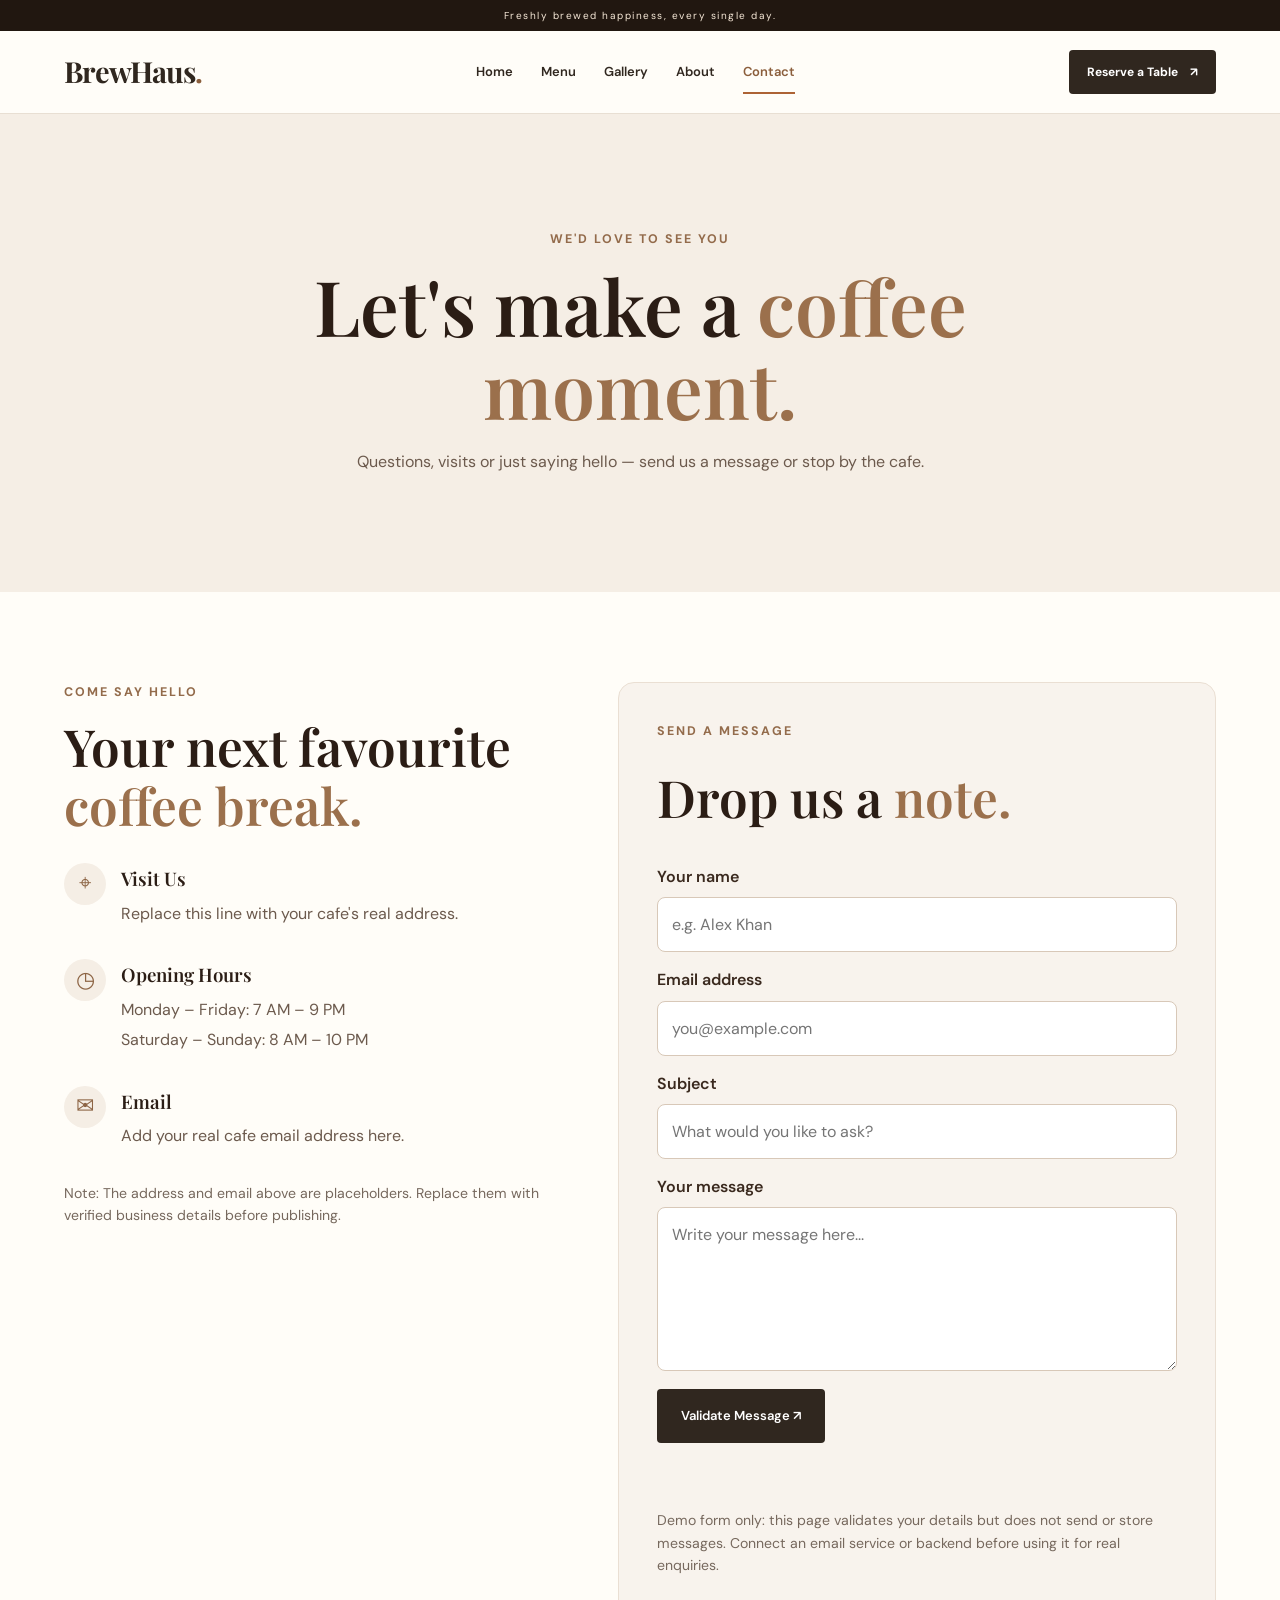
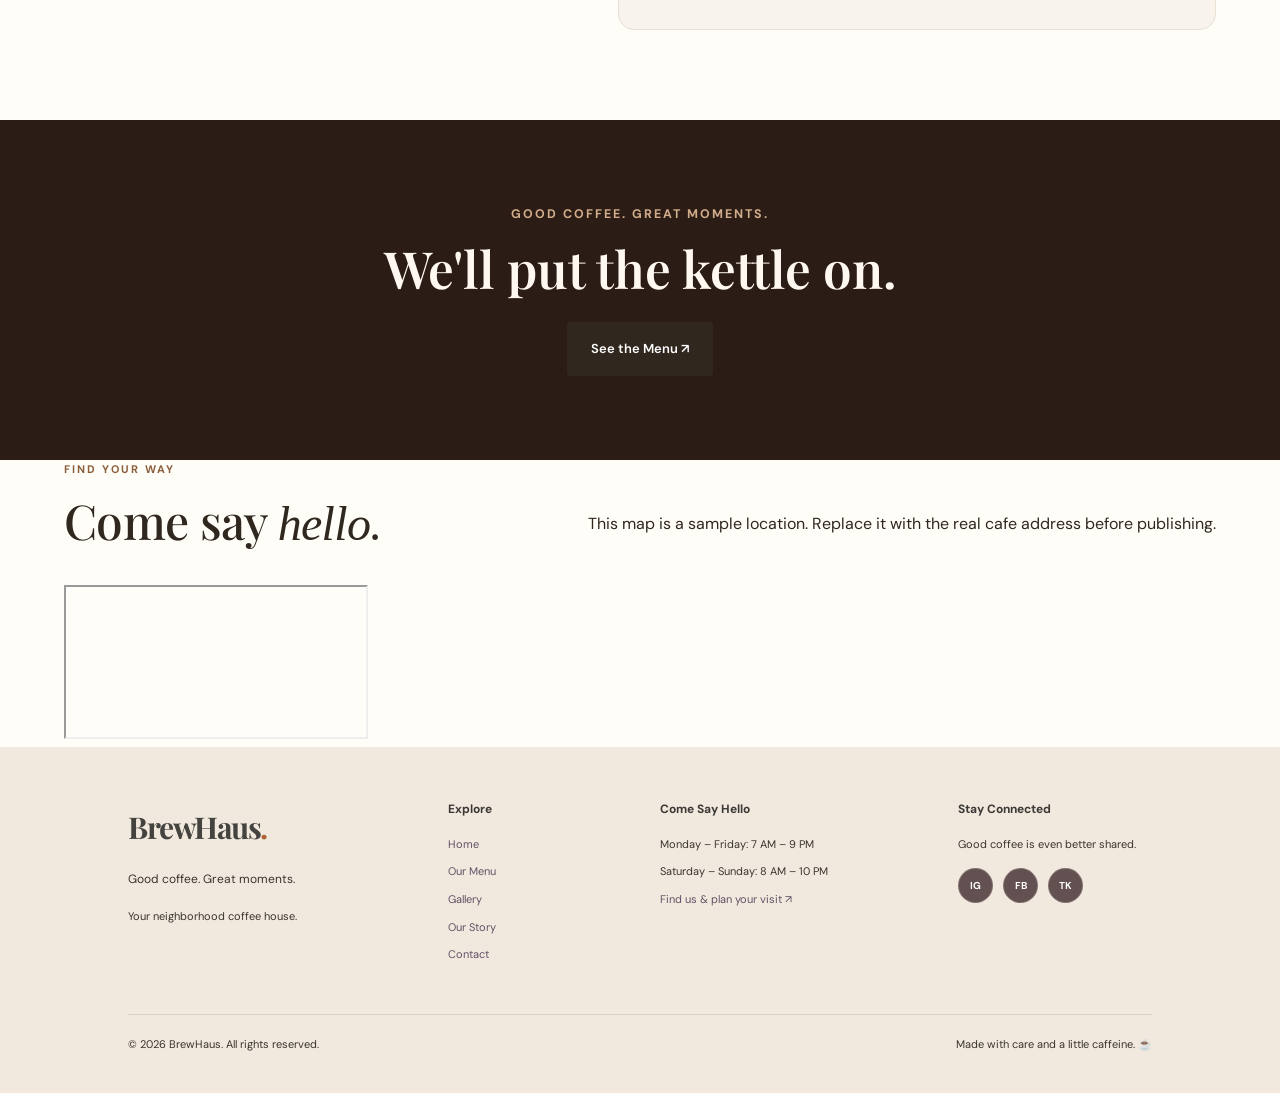
==== commit 1d6693fb: "contact.html" ====
--- a/contact.html
+++ b/contact.html
@@ -49,9 +49,9 @@
     <section class="page-section contact-layout">
       <div class="contact-details">
         <p class="eyebrow">COME SAY HELLO</p><h2>Your next favourite <span>coffee break.</span></h2>
-        <div class="contact-detail"><span>⌖</span><div><h3>Visit Us</h3><p>Baldia Town Karachi.</p></div></div>
+        <div class="contact-detail"><span>⌖</span><div><h3>Visit Us</h3><p>Replace this line with your cafe's real address.</p></div></div>
         <div class="contact-detail"><span>◷</span><div><h3>Opening Hours</h3><p>Monday – Friday: 7 AM – 9 PM</p><p>Saturday – Sunday: 8 AM – 10 PM</p></div></div>
-        <div class="contact-detail"><span>✉</span><div><h3>Email</h3><p>Brewhaus-cafe@gmail.com </p></div></div>
+        <div class="contact-detail"><span>✉</span><div><h3>Email</h3><p>Add your real cafe email address here.</p></div></div>
         <p class="contact-note">Note: The address and email above are placeholders. Replace them with verified business details before publishing.</p>
       </div>
       <form id="contact-form" class="contact-form" novalidate>
@@ -69,7 +69,24 @@
         <p class="contact-note">Demo form only: this page validates your details but does not send or store messages. Connect an email service or backend before using it for real enquiries.</p>
       </form>
     </section>
-    <section class="page-cta"><p class="eyebrow">GOOD COFFEE. GREAT MOMENTS.</p><h2>We'll put the kettle on.</h2><a class="btn btn-primary" href="menu.html">See the Menu ↗</a></section>
+    <section class="page-cta"><p class="eyebrow">GOOD COFFEE. GREAT MOMENTS.</p><h2>We'll put the kettle on.</h2><a class="btn btn-primary" href="menu.html">See the Menu ↗</a>
+    </section>
+    <!-- Map Location Your Way -->
+    <section class="section map-section" id="location">
+            <div class="container">
+                <div class="section-heading">
+                    <div>
+                        <p class="eyebrow">FIND YOUR WAY</p>
+                        <h2>Come say <em>hello.</em></h2>
+                    </div>
+                    <p class="lead-small">This map is a sample location. Replace it with the real cafe address before
+                        publishing.</p>
+                </div>
+                <div class="map-frame"><iframe title="Map showing Karachi, Pakistan as a sample location"
+                        src="https://www.google.com/maps?q=Karachi%2C%20Pakistan&output=embed" loading="lazy"
+                        referrerpolicy="no-referrer-when-downgrade" allowfullscreen></iframe></div>
+            </div>
+        </section>
   </main>
   <!-- Footer -->
     <footer class="site-footer">
